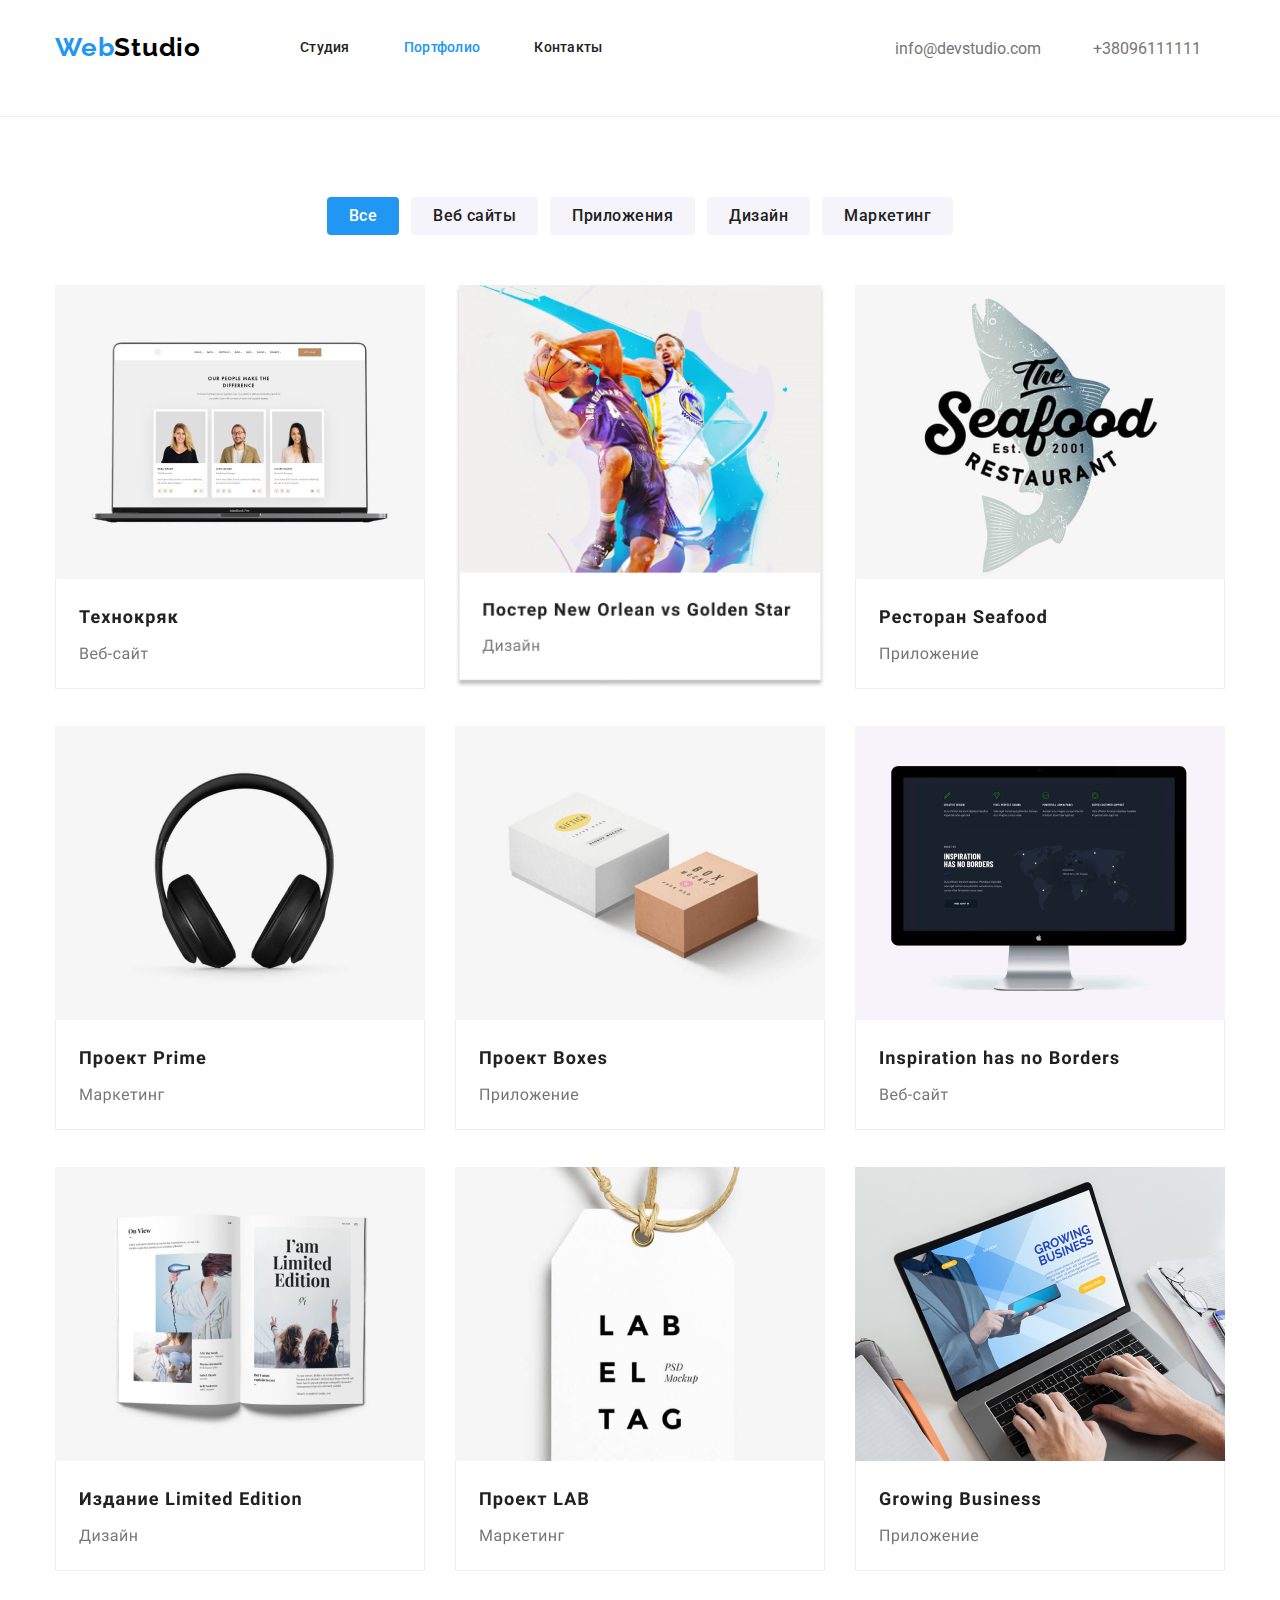
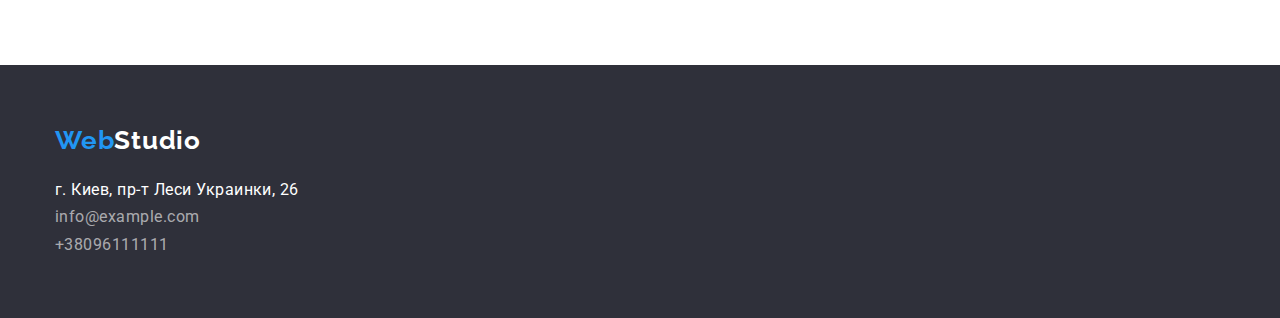
==== portfolio.html @ 1b65d9d6 "hometask 2" ====
<!DOCTYPE html>
<html lang="en">
  <head>
    <title>WebStudio</title>
    <meta charset="UTF-8" />
    <meta http-equiv="x-ua-compatible" content="ie=edge" />
    <link rel="stylesheet" href="css/styles.css" />
    <link rel="preconnect" href="https://fonts.googleapis.com" />
    <link rel="preconnect" href="https://fonts.gstatic.com" crossorigin />
    <link
      href="https://fonts.googleapis.com/css2?family=Montserrat:wght@400;700&family=Raleway:wght@700&family=Roboto:wght@400;500;700;900&display=swap"
      rel="stylesheet"
    />
  </head>

  <body>
    <header class="main-header-wrap">
      <div class="main-header">
        <div>
          <a class="main-logo" href="#"><span class="web">Web</span>Studio</a>

          <nav class="main-navigation">
            <ul class="main-navigation-list">
              <li class="main-navigation-item">
                <a class="main-navigation-link" href="./index.html">Студия</a>
              </li>
              <li class="main-navigation-item">
                <a class="active main-navigation-link" href="portfolio.html">Портфолио</a>
              </li>
              <li class="main-navigation-item">
                <a class="main-navigation-link" href="#">Контакты</a>
              </li>
            </ul>
          </nav>
        </div>

        <ul class="main-contacts-list">
          <li class="main-contacts-item">
            <a class="main-contacts-link" href="mailto:info@devstudio.com">info@devstudio.com</a>
          </li>
          <li class="main-contacts-item">
            <a class="main-contacts-link" href="tel:+38096111111">+38096111111</a>
          </li>
        </ul>
      </div>
    </header>
    <main class="main-content">
      <ul class="filters-list">
        <li class="filters-list-item active">
          <button class="filters-list-button" type="button">Все</button>
        </li>
        <li class="filters-list-item">
          <button class="filters-list-button" type="button">Веб сайты</button>
        </li>
        <li class="filters-list-item">
          <button class="filters-list-button" type="button">Приложения</button>
        </li>
        <li class="filters-list-item">
          <button class="filters-list-button" type="button">Дизайн</button>
        </li>
        <li class="filters-list-item">
          <button class="filters-list-button" type="button">Маркетинг</button>
        </li>
      </ul>
      <section class="projects-wrapp">
        <ul class="projects">
          <li class="projects-item">
            <a class="projects-link" href="#">
              <img class="projects-image" src="./images/Group_1.jpeg" alt="group" width="370" />
            </a>
          </li>
          <li class="projects-item">
            <a class="projects-link" href="#">
              <img class="projects-image" src="./images/project_2.jpeg" alt="poster" width="370" />
            </a>
          </li>
          <li class="projects-item">
            <a class="projects-link" href="#">
              <img
                class="projects-image"
                src="./images/project_3.jpeg"
                alt="restaurant"
                width="370"
              />
            </a>
          </li>

          <li class="projects-item">
            <a class="projects-link" href="#">
              <img
                class="projects-image"
                src="./images/project_4.jpeg"
                alt="marketing"
                width="370"
              />
            </a>
          </li>
          <li class="projects-item">
            <a class="projects-link" href="#">
              <img class="projects-image" src="./images/project_5.jpeg" alt="proekt" width="370" />
            </a>
          </li>
          <li class="projects-item">
            <a class="projects-link" href="#">
              <img class="projects-image" src="./images/project_6.jpeg" alt="web" width="370" />
            </a>
          </li>
          <li class="projects-item">
            <a class="projects-link" href="#">
              <img
                class="projects-image"
                src="./images/project_7.jpeg"
                alt="limited edition"
                width="370"
              />
            </a>
          </li>
          <li class="projects-item">
            <a class="projects-link" href="#">
              <img class="projects-image" src="./images/project_8.jpeg" alt="lab" width="370" />
            </a>
          </li>
          <li class="projects-item">
            <a class="projects-link" href="#">
              <img
                class="projects-image"
                src="./images/project_9.jpeg"
                alt="growing business"
                width="370"
              />
            </a>
          </li>
        </ul>
      </section>
    </main>

    <footer class="footer-wrap">
      <div class="footer">
        <a class="footer-logo" href="#"><span class="web">Web</span>Studio</a>
        <address class="footer-address">
          <div>г. Киев, пр-т Леси Украинки, 26</div>

          <div>
            <a class="footer-address-link" href="mailto:info@example.com">info@example.com</a>
          </div>
          <div>
            <a class="footer-address-link" href="tel:+38096111111">+38096111111</a>
          </div>
        </address>
      </div>
    </footer>
  </body>
</html>
---- css/styles.css ----
body {
  font-family: 'Roboto', sans-serif;
  color: #212121;
  margin: 0;
}

.main-header-wrap {
  border-bottom: 1px solid #ececec;
  margin-bottom: 80px;
}

.footer,
.main-header,
.main-content {
  max-width: 1170px;
  margin: 0 auto;
}

.main-header {
  display: flex;
  flex-direction: row;
  justify-content: space-between;
  align-items: center;
  height: 96px;
  margin-bottom: 20px;
}
.footer-logo,
.main-logo {
  font-family: 'Raleway';
  font-style: normal;
  font-weight: 700;
  font-size: 26px;
  line-height: 1.2;
  letter-spacing: 0.03em;
  text-decoration: none;
  display: inline-block;
}

.main-logo {
  color: #000000;
  margin-right: 70px;
}

.footer-logo .web,
.main-logo .web {
  color: #2196f3;
}

.main-navigation-list {
  list-style-type: none;
  margin: 0;
  padding: 0;
  float: left;
}

.main-navigation-link {
  font-style: normal;
  font-weight: 500;
  font-size: 14px;
  line-height: 16px;
  letter-spacing: 0.02em;
  text-decoration: none;
  color: #212121;
  margin: 25px;
}
.main-navigation-link:hover,
.main-contacts-link:hover,
.main-navigation-link.active {
  color: #2196f3;
}

.main-navigation-item {
  display: inline-block;
}
.main-navigation {
  display: inline-block;
}
.main-contacts-list {
  list-style-type: none;
}

.main-contacts-item {
  display: inline-block;
}

.main-contacts-link {
  color: #757575;
  margin: 24px;
  text-decoration: none;
}

.filters-list {
  list-style-type: none;
  padding: 0;
  margin: 0;
  text-align: center;
  margin-bottom: 50px;
}

.filters-list-item {
  display: inline-block;
  margin: 0 4px;
}

.filters-list-button {
  font-family: 'Roboto', sans-serif;
  color: #212121;
  letter-spacing: 0.03em;
  font-size: 14px;
  border-radius: 4px;
  background: #f5f4fa;
  border: none;
  padding: 6px 22px;
  font-weight: 500;
  font-size: 16px;
  line-height: 1.625;
  cursor: pointer; /* курсор */
}
.filters-list-button:hover,
.filters-list-item.active .filters-list-button {
  background-color: #2196f3;
  color: #fff;
}

.projects {
  list-style-type: none;
  margin: 0;
  padding: 0;
  display: flex;
  flex-wrap: wrap;
  justify-content: space-between;
  margin-bottom: 57px;
}

.projects-item {
  margin-bottom: 33px;
}

.footer-wrap {
  background: #2f303a;
  color: #fff;
  padding: 60px 0;
  line-height: 1.7;
  letter-spacing: 0.03em;
  color: #ffffff;
}

.footer-logo {
  color: #fff;
  margin-bottom: 20px;
}

.footer-address {
  font-style: normal;
}

.footer-address-link {
  font-weight: 400;
  color: rgba(255, 255, 255, 0.6);
  text-decoration: none;
}

.footer-address-link:hover {
  color: #2196f3;
}
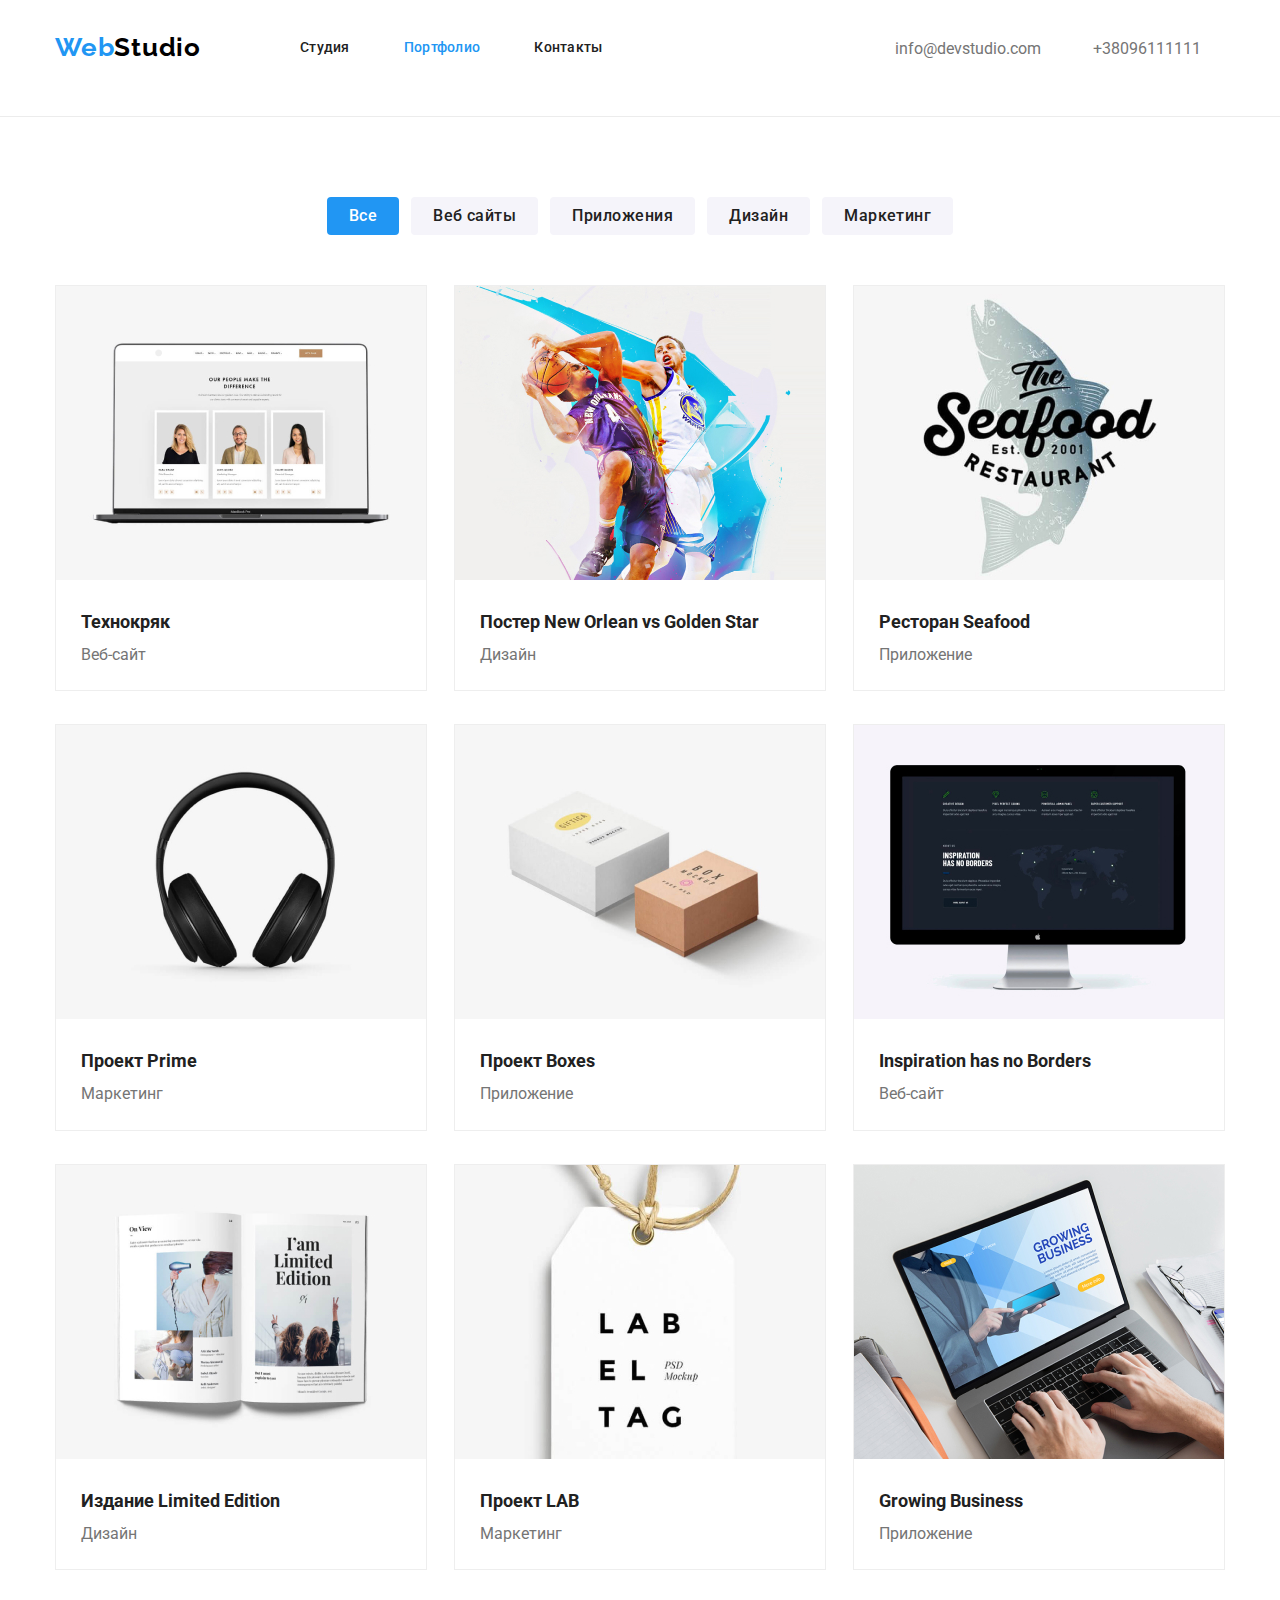
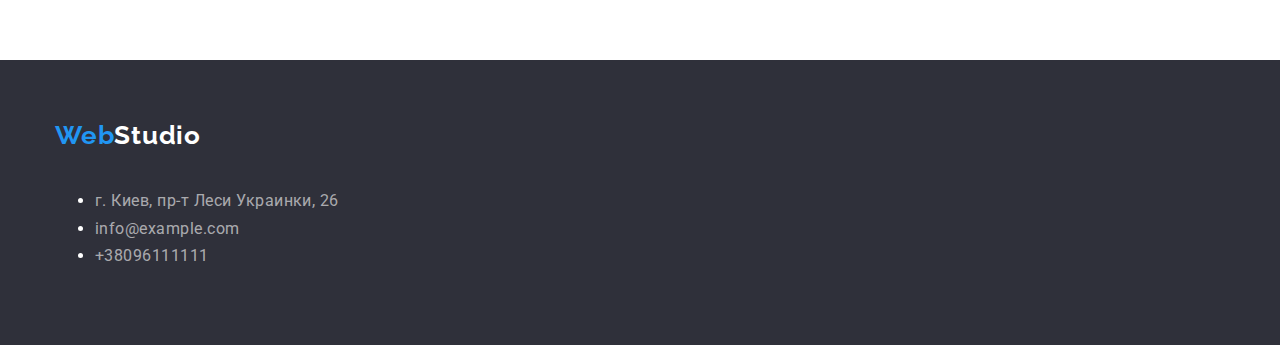
==== commit d62aaba9: "change for portfolio page" ====
--- a/portfolio.html
+++ b/portfolio.html
@@ -5,6 +5,7 @@
     <meta charset="UTF-8" />
     <meta http-equiv="x-ua-compatible" content="ie=edge" />
     <link rel="stylesheet" href="css/styles.css" />
+    <link rel="stylesheet" href="css/portfolio.css" />
     <link rel="preconnect" href="https://fonts.googleapis.com" />
     <link rel="preconnect" href="https://fonts.gstatic.com" crossorigin />
     <link
@@ -45,89 +46,115 @@
       </div>
     </header>
     <main class="main-content">
-      <ul class="filters-list">
-        <li class="filters-list-item active">
-          <button class="filters-list-button" type="button">Все</button>
-        </li>
-        <li class="filters-list-item">
-          <button class="filters-list-button" type="button">Веб сайты</button>
-        </li>
-        <li class="filters-list-item">
-          <button class="filters-list-button" type="button">Приложения</button>
-        </li>
-        <li class="filters-list-item">
-          <button class="filters-list-button" type="button">Дизайн</button>
-        </li>
-        <li class="filters-list-item">
-          <button class="filters-list-button" type="button">Маркетинг</button>
-        </li>
-      </ul>
       <section class="projects-wrapp">
+        <ul class="filters-list">
+          <li class="filters-list-item active">
+            <button class="filters-list-button" type="button">Все</button>
+          </li>
+          <li class="filters-list-item">
+            <button class="filters-list-button" type="button">Веб сайты</button>
+          </li>
+          <li class="filters-list-item">
+            <button class="filters-list-button" type="button">Приложения</button>
+          </li>
+          <li class="filters-list-item">
+            <button class="filters-list-button" type="button">Дизайн</button>
+          </li>
+          <li class="filters-list-item">
+            <button class="filters-list-button" type="button">Маркетинг</button>
+          </li>
+        </ul>
         <ul class="projects">
           <li class="projects-item">
             <a class="projects-link" href="#">
-              <img class="projects-image" src="./images/Group_1.jpeg" alt="group" width="370" />
+              <img class="projects-image" src="./images/img_1.jpeg" alt="group" width="370" />
+              <div class="projects-item-info">
+                <h4 class="projects-item-title">Технокряк</h4>
+                <p class="projects-item-description">Веб-сайт</p>
+              </div>
             </a>
           </li>
           <li class="projects-item">
             <a class="projects-link" href="#">
-              <img class="projects-image" src="./images/project_2.jpeg" alt="poster" width="370" />
+              <img class="projects-image" src="./images/img_2.jpeg" alt="poster" width="370" />
+              <div class="projects-item-info">
+                <h4 class="projects-item-title">Постер New Orlean vs Golden Star</h4>
+                <p class="projects-item-description">Дизайн</p>
+              </div>
+            </a>
+          </li>
+          <li class="projects-item">
+            <a class="projects-link" href="#">
+              <img class="projects-image" src="./images/img_3.jpeg" alt="restaurant" width="370" />
+              <div class="projects-item-info">
+                <h4 class="projects-item-title">Ресторан Seafood</h4>
+                <p class="projects-item-description">Приложение</p>
+              </div>
+            </a>
+          </li>
+
+          <li class="projects-item">
+            <a class="projects-link" href="#">
+              <img class="projects-image" src="./images/img_4.jpeg" alt="marketing" width="370" />
+              <div class="projects-item-info">
+                <h4 class="projects-item-title">Проект Prime</h4>
+                <p class="projects-item-description">Маркетинг</p>
+              </div>
+            </a>
+          </li>
+          <li class="projects-item">
+            <a class="projects-link" href="#">
+              <img class="projects-image" src="./images/img_5.jpeg" alt="proekt" width="370" />
+              <div class="projects-item-info">
+                <h4 class="projects-item-title">Проект Boxes</h4>
+                <p class="projects-item-description">Приложение</p>
+              </div>
+            </a>
+          </li>
+          <li class="projects-item">
+            <a class="projects-link" href="#">
+              <img class="projects-image" src="./images/img_6.jpeg" alt="web" width="370" />
+              <div class="projects-item-info">
+                <h4 class="projects-item-title">Inspiration has no Borders</h4>
+                <p class="projects-item-description">Веб-сайт</p>
+              </div>
             </a>
           </li>
           <li class="projects-item">
             <a class="projects-link" href="#">
               <img
                 class="projects-image"
-                src="./images/project_3.jpeg"
-                alt="restaurant"
+                src="./images/img_7.jpeg"
+                alt="limited edition"
                 width="370"
               />
-            </a>
-          </li>
-
-          <li class="projects-item">
-            <a class="projects-link" href="#">
-              <img
-                class="projects-image"
-                src="./images/project_4.jpeg"
-                alt="marketing"
-                width="370"
-              />
+              <div class="projects-item-info">
+                <h4 class="projects-item-title">Издание Limited Edition</h4>
+                <p class="projects-item-description">Дизайн</p>
+              </div>
             </a>
           </li>
           <li class="projects-item">
             <a class="projects-link" href="#">
-              <img class="projects-image" src="./images/project_5.jpeg" alt="proekt" width="370" />
-            </a>
-          </li>
-          <li class="projects-item">
-            <a class="projects-link" href="#">
-              <img class="projects-image" src="./images/project_6.jpeg" alt="web" width="370" />
+              <img class="projects-image" src="./images/img_8.jpeg" alt="lab" width="370" />
+              <div class="projects-item-info">
+                <h4 class="projects-item-title">Проект LAB</h4>
+                <p class="projects-item-description">Маркетинг</p>
+              </div>
             </a>
           </li>
           <li class="projects-item">
             <a class="projects-link" href="#">
               <img
                 class="projects-image"
-                src="./images/project_7.jpeg"
-                alt="limited edition"
-                width="370"
-              />
-            </a>
-          </li>
-          <li class="projects-item">
-            <a class="projects-link" href="#">
-              <img class="projects-image" src="./images/project_8.jpeg" alt="lab" width="370" />
-            </a>
-          </li>
-          <li class="projects-item">
-            <a class="projects-link" href="#">
-              <img
-                class="projects-image"
-                src="./images/project_9.jpeg"
+                src="./images/img_9.jpeg"
                 alt="growing business"
                 width="370"
               />
+              <div class="projects-item-info">
+                <h4 class="projects-item-title">Growing Business</h4>
+                <p class="projects-item-description">Приложение</p>
+              </div>
             </a>
           </li>
         </ul>
@@ -138,14 +165,17 @@
       <div class="footer">
         <a class="footer-logo" href="#"><span class="web">Web</span>Studio</a>
         <address class="footer-address">
-          <div>г. Киев, пр-т Леси Украинки, 26</div>
-
-          <div>
-            <a class="footer-address-link" href="mailto:info@example.com">info@example.com</a>
-          </div>
-          <div>
-            <a class="footer-address-link" href="tel:+38096111111">+38096111111</a>
-          </div>
+          <ul>
+            <li>
+              <a class="footer-address-link" href="#">г. Киев, пр-т Леси Украинки, 26</a>
+            </li>
+            <li>
+              <a class="footer-address-link" href="mailto:info@example.com">info@example.com</a>
+            </li>
+            <li>
+              <a class="footer-address-link" href="tel:+38096111111">+38096111111</a>
+            </li>
+          </ul>
         </address>
       </div>
     </footer>
--- a/css/styles.css
+++ b/css/styles.css
@@ -1,9 +1,14 @@
+:root {
+  --primary-color: #2196f3;
+}
+
 body {
   font-family: 'Roboto', sans-serif;
   color: #212121;
   margin: 0;
 }
 
+/* header */
 .main-header-wrap {
   border-bottom: 1px solid #ececec;
   margin-bottom: 80px;
@@ -43,7 +48,7 @@
 
 .footer-logo .web,
 .main-logo .web {
-  color: #2196f3;
+  color: var(--primary-color);
 }
 
 .main-navigation-list {
@@ -66,7 +71,7 @@
 .main-navigation-link:hover,
 .main-contacts-link:hover,
 .main-navigation-link.active {
-  color: #2196f3;
+  color: var(--primary-color);
 }
 
 .main-navigation-item {
@@ -89,53 +94,11 @@
   text-decoration: none;
 }
 
-.filters-list {
-  list-style-type: none;
-  padding: 0;
-  margin: 0;
-  text-align: center;
-  margin-bottom: 50px;
+button {
+  cursor: pointer;
 }
 
-.filters-list-item {
-  display: inline-block;
-  margin: 0 4px;
-}
-
-.filters-list-button {
-  font-family: 'Roboto', sans-serif;
-  color: #212121;
-  letter-spacing: 0.03em;
-  font-size: 14px;
-  border-radius: 4px;
-  background: #f5f4fa;
-  border: none;
-  padding: 6px 22px;
-  font-weight: 500;
-  font-size: 16px;
-  line-height: 1.625;
-  cursor: pointer; /* курсор */
-}
-.filters-list-button:hover,
-.filters-list-item.active .filters-list-button {
-  background-color: #2196f3;
-  color: #fff;
-}
-
-.projects {
-  list-style-type: none;
-  margin: 0;
-  padding: 0;
-  display: flex;
-  flex-wrap: wrap;
-  justify-content: space-between;
-  margin-bottom: 57px;
-}
-
-.projects-item {
-  margin-bottom: 33px;
-}
-
+/* footer */
 .footer-wrap {
   background: #2f303a;
   color: #fff;
@@ -161,5 +124,5 @@
 }
 
 .footer-address-link:hover {
-  color: #2196f3;
+  color: var(--primary-color);
 }
--- a/css/portfolio.css
+++ b/css/portfolio.css
@@ -0,0 +1,83 @@
+:root {
+  --primary-color: #2196f3;
+}
+.filters-list {
+  list-style-type: none;
+  padding: 0;
+  margin: 0;
+  text-align: center;
+  margin-bottom: 50px;
+}
+
+.filters-list-item {
+  display: inline-block;
+  margin: 0 4px;
+}
+
+.filters-list-button {
+  font-family: 'Roboto', sans-serif;
+  color: #212121;
+  letter-spacing: 0.03em;
+  font-size: 14px;
+  border-radius: 4px;
+  background: #f5f4fa;
+  border: none;
+  padding: 6px 22px;
+  font-weight: 500;
+  font-size: 16px;
+  line-height: 1.625;
+  cursor: pointer; /* курсор */
+}
+.filters-list-button:hover {
+  box-shadow: 0px 3px 1px rgba(0, 0, 0, 0.1), 0px 1px 2px rgba(0, 0, 0, 0.08),
+    0px 2px 2px rgba(0, 0, 0, 0.12);
+  
+}
+
+.filters-list-item.active .filters-list-button {
+  background-color: var(--primary-color);
+  color: #fff;
+}
+
+.projects {
+  list-style-type: none;
+  margin: 0;
+  padding: 0;
+  display: flex;
+  flex-wrap: wrap;
+  justify-content: space-between;
+  margin-bottom: 57px;
+}
+
+.projects-item {
+  margin-bottom: 33px;
+}
+
+.projects-link {
+  text-decoration: none;
+  color: #212121;
+  border: 1px solid #eeeeee;
+  display: block;
+}
+
+.projects-link:hover {
+  box-shadow: 0px 4px 4px rgba(0, 0, 0, 0.25); /* тень*/
+}
+
+.projects-item-description {
+  margin: 0;
+  color: #757575;
+  font-size: 16px;
+  line-height: 1.9;
+}
+
+.projects-item-info {
+  padding: 20px 25px;
+}
+
+.projects-item-title {
+  font-weight: 700;
+  font-size: 18px;
+  line-height: 2;
+  margin: 0;
+}
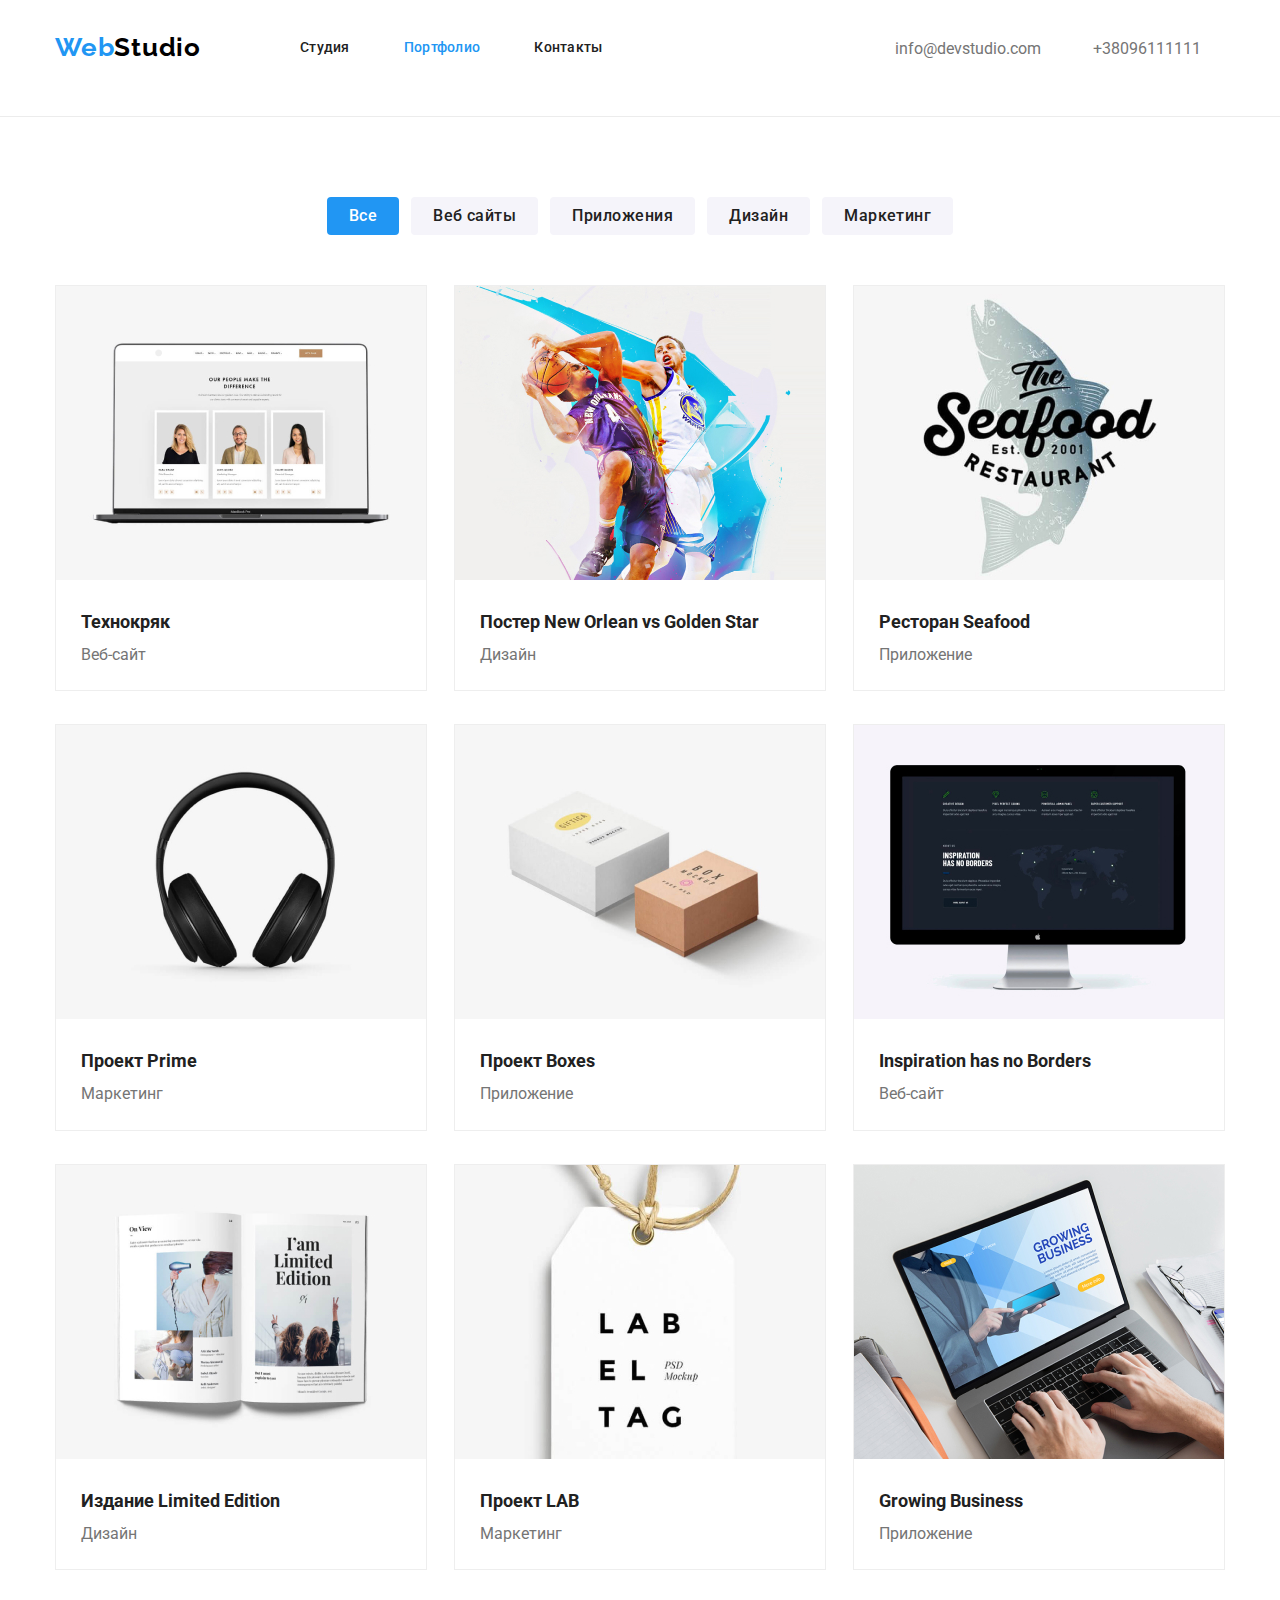
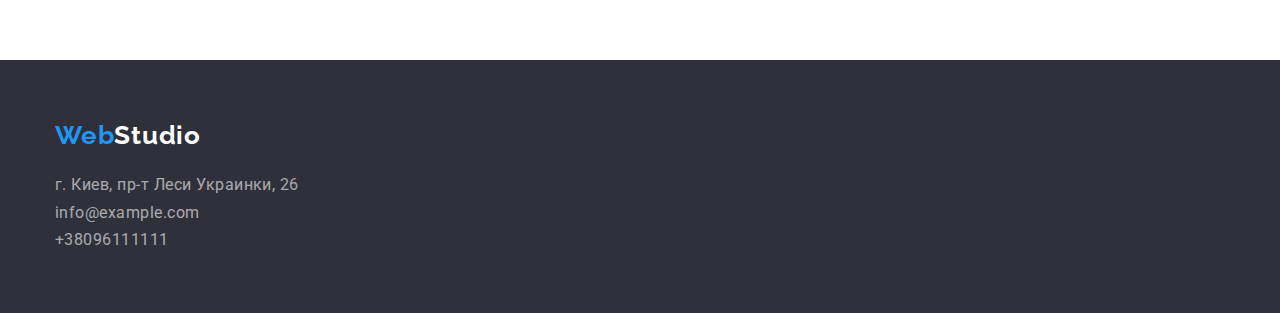
==== commit c9fc4b16: "changes after review" ====
--- a/portfolio.html
+++ b/portfolio.html
@@ -45,8 +45,8 @@
         </ul>
       </div>
     </header>
-    <main class="main-content">
-      <section class="projects-wrapp">
+    <main class="content">
+      <section class="projects-wrap">
         <ul class="filters-list">
           <li class="filters-list-item active">
             <button class="filters-list-button" type="button">Все</button>
@@ -165,14 +165,14 @@
       <div class="footer">
         <a class="footer-logo" href="#"><span class="web">Web</span>Studio</a>
         <address class="footer-address">
-          <ul>
-            <li>
+          <ul class="footer-address-list">
+            <li class="address-item">
               <a class="footer-address-link" href="#">г. Киев, пр-т Леси Украинки, 26</a>
             </li>
-            <li>
+            <li class="address-item">
               <a class="footer-address-link" href="mailto:info@example.com">info@example.com</a>
             </li>
-            <li>
+            <li class="address-item">
               <a class="footer-address-link" href="tel:+38096111111">+38096111111</a>
             </li>
           </ul>
--- a/css/styles.css
+++ b/css/styles.css
@@ -11,12 +11,11 @@
 /* header */
 .main-header-wrap {
   border-bottom: 1px solid #ececec;
-  margin-bottom: 80px;
 }
 
 .footer,
 .main-header,
-.main-content {
+.content {
   max-width: 1170px;
   margin: 0 auto;
 }
@@ -126,3 +125,12 @@
 .footer-address-link:hover {
   color: var(--primary-color);
 }
+
+.footer-address-list {
+  padding-left: 0;
+  margin: 0;
+}
+
+.address-item {
+  list-style-type: none;
+}
--- a/css/portfolio.css
+++ b/css/portfolio.css
@@ -1,5 +1,8 @@
 :root {
   --primary-color: #2196f3;
+}
+.content {
+  margin-top: 80px;
 }
 .filters-list {
   list-style-type: none;
@@ -31,7 +34,6 @@
 .filters-list-button:hover {
   box-shadow: 0px 3px 1px rgba(0, 0, 0, 0.1), 0px 1px 2px rgba(0, 0, 0, 0.08),
     0px 2px 2px rgba(0, 0, 0, 0.12);
-  
 }
 
 .filters-list-item.active .filters-list-button {
